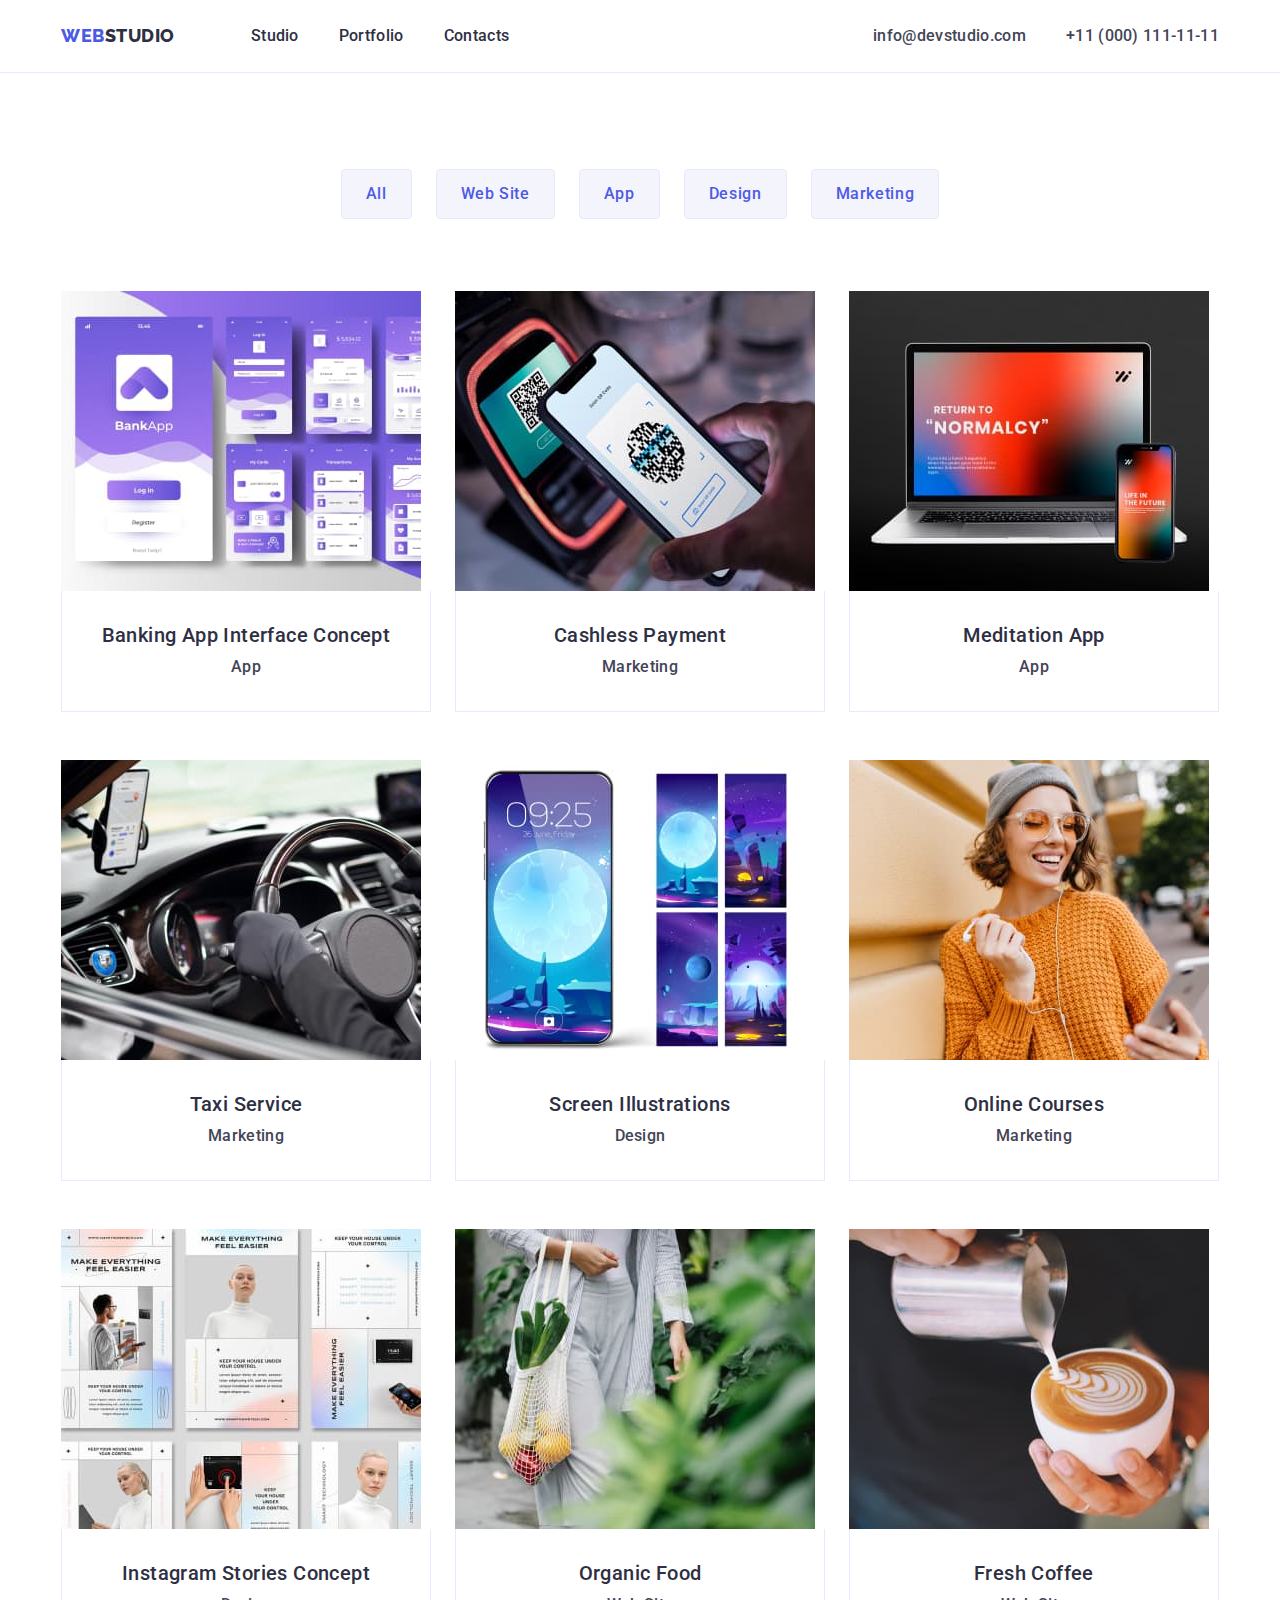
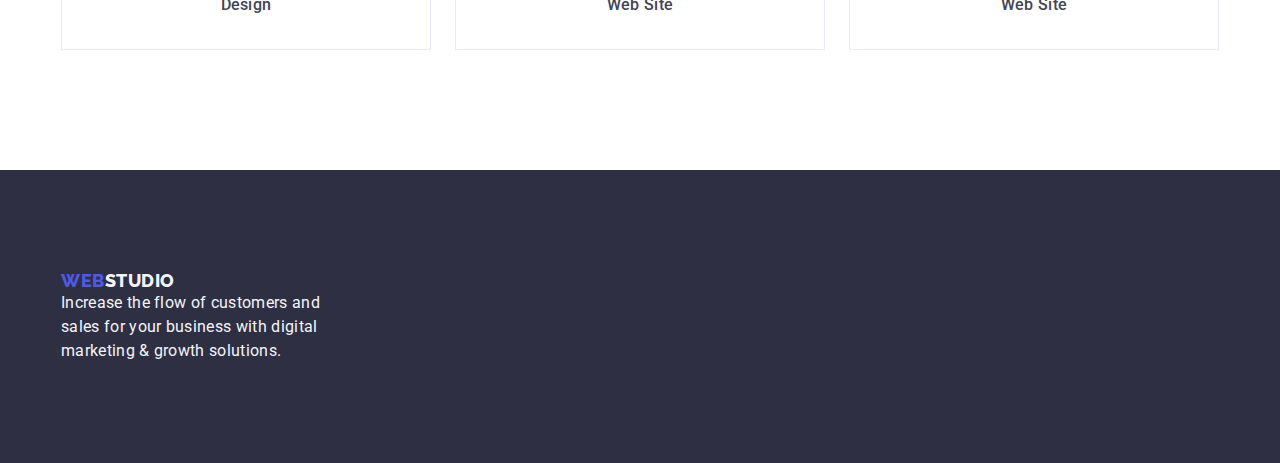
==== portfolio.html @ 79d8fefa "Initial commit" ====
<!DOCTYPE html>
<html lang="en">
  <head>
    <meta charset="UTF-8" />
    <meta name="viewport" content="width=device-width, initial-scale=1.0" />
    <title>hw3 - portfolio</title>
    <link
      rel="stylesheet"
      href="https://cdnjs.cloudflare.com/ajax/libs/modern-normalize/2.0.0/modern-normalize.min.css"
      integrity="sha512-4xo8blKMVCiXpTaLzQSLSw3KFOVPWhm/TRtuPVc4WG6kUgjH6J03IBuG7JZPkcWMxJ5huwaBpOpnwYElP/m6wg=="
      crossorigin="anonymous"
      referrerpolicy="no-referrer"
    />
    <link rel="stylesheet" href="./css/styles.css" />
    <link rel="preconnect" href="https://fonts.googleapis.com" />
    <link rel="preconnect" href="https://fonts.gstatic.com" crossorigin />
    <link
      rel="stylesheet"
      href="https://fonts.googleapis.com/css2?family=Raleway:wght@800&family=Roboto:wght@400;500;700;900&display=swap"
    />
    <style>
      body {
        font-family: 'Roboto', sans-serif;
        color: #434455;
      }
    </style>
  </head>

  <body>
    <header class="header">
      <div class="container header-layout">
        <nav class="navigation">
          <a class="logo link" href="./index.html"
            >Web<span class="logo-span">Studio</span></a
          >
          <ul class="list page-navigation">
            <li><a class="link" href="./index.html">Studio</a></li>
            <li><a class="link" href="./portfolio.html">Portfolio</a></li>
            <li><a class="link" href="">Contacts</a></li>
          </ul>
        </nav>

        <address class="address">
          <ul class="list address-list">
            <li>
              <a class="link contact-link" href="mailto:info@devstudio.com"
                >info@devstudio.com</a
              >
            </li>
            <li>
              <a class="link contact-link" href="tel:+110001111111"
                >+11 (000) 111-11-11</a
              >
            </li>
          </ul>
        </address>
      </div>
    </header>

    <main>
      <section class="section portfolio">
        <div class="container portfolio-layout">
          <h1 class="visually-hidden">lorem ipsum</h1>
          <ul class="list button-list">
            <li><button class="p-button" type="button">All</button></li>
            <li><button class="p-button" type="button">Web Site</button></li>
            <li><button class="p-button" type="button">App</button></li>
            <li><button class="p-button" type="button">Design</button></li>
            <li><button class="p-button" type="button">Marketing</button></li>
          </ul>

          <ul class="list cards-list">
            <li class="card">
              <a class="link" href="">
                <img
                  src="./images/Portfolio/banking-app.jpg"
                  alt="banking app with purple color palette"
                  width="360"
                />
                <div class="a-card">
                  <h2 class="tertiary-heading">
                    Banking App Interface Concept
                  </h2>
                  <p class="paragraph">App</p>
                </div>
              </a>
            </li>
            <li class="card">
              <a class="link" href="">
                <img
                  src="./images/Portfolio/cashless-payment.jpg"
                  alt="telephone application enabling cashless payments"
                  width="360"
                />
                <div class="a-card">
                  <h2 class="tertiary-heading">Cashless Payment</h2>
                  <p class="paragraph">Marketing</p>
                </div>
              </a>
            </li>
            <li class="card">
              <a class="link" href="">
                <img
                  src="./images/Portfolio/meditation-app.jpg"
                  alt="laptop and smartphone"
                  width="360"
                />
                <div class="a-card">
                  <h2 class="tertiary-heading">Meditation App</h2>
                  <p class="paragraph">App</p>
                </div>
              </a>
            </li>
            <li class="card">
              <a class="link" href="">
                <img
                  src="./images/Portfolio/taxi-service.jpg"
                  alt="close up of a car dashboard"
                  width="360"
                />
                <div class="a-card">
                  <h2 class="tertiary-heading">Taxi Service</h2>
                  <p class="paragraph">Marketing</p>
                </div>
              </a>
            </li>
            <li class="card">
              <a class="link" href="">
                <img
                  src="./images/Portfolio/screen-illustration.jpg"
                  alt="smartphone and wallpaper designs"
                  width="360"
                />
                <div class="a-card">
                  <h2 class="tertiary-heading">Screen Illustrations</h2>
                  <p class="paragraph">Design</p>
                </div>
              </a>
            </li>
            <li class="card">
              <a class="link" href="">
                <img
                  src="./images/Portfolio/online-courses.jpg"
                  alt="broadly smiling woman in a gray cap, sunglasses and orange sweater holding a smartphone with headphones"
                  width="360"
                />
                <div class="a-card">
                  <h2 class="tertiary-heading">Online Courses</h2>
                  <p class="paragraph">Marketing</p>
                </div>
              </a>
            </li>
            <li class="card">
              <a class="link" href="">
                <img
                  src="./images/Portfolio/insta-stories-concept.jpg"
                  alt="several concept designs for a smart home advertising brochure"
                  width="360"
                />
                <div class="a-card">
                  <h2 class="tertiary-heading">Instagram Stories Concept</h2>
                  <p class="paragraph">Design</p>
                </div>
              </a>
            </li>
            <li class="card">
              <a class="link" href="">
                <img
                  src="./images/Portfolio/organic-food.jpg"
                  alt="woman in gray clothes carrying a net of fruits and vegetables"
                  width="360"
                />
                <div class="a-card">
                  <h2 class="tertiary-heading">Organic Food</h2>
                  <p class="paragraph">Web Site</p>
                </div>
              </a>
            </li>
            <li class="card">
              <a class="link" href="">
                <img
                  src="./images/Portfolio/fresh-coffee.jpg"
                  alt="strong close up of a barista's hands decorating coffee with cream"
                  width="360"
                />
                <div class="a-card">
                  <h2 class="tertiary-heading">Fresh Coffee</h2>
                  <p class="paragraph">Web Site</p>
                </div>
              </a>
            </li>
          </ul>
        </div>
      </section>
    </main>

    <footer class="footer">
      <div class="container footer-layout">
        <a class="logo link" href="./index.html"
          >Web<span class="logo-span-two">Studio</span></a
        >
        <p class="paragraph">
          Increase the flow of customers and sales for your business with
          digital marketing & growth solutions.
        </p>
      </div>
    </footer>
  </body>
</html>
---- css/styles.css ----
:root {
  --primary-brand-color: #4d5ae5;
  --pressed-state-color: #404bbf;
  --dark-color: #2e2f42;
  --success-color: #31d0aa;
  --text-color: #434455;
  --subtle-text-color: #8e8f99;
  --accent-color: #e7e9fc;
  --light-color: #f4f4fd;
  --hero-background-color: #2e2f42;
  --white-background-color: #ffffff;
  --modal-background-color: #fcfcfc;
}

* {
  margin: 0;
  padding: 0;
}

h1,
h2,
h3,
h4,
h5,
h6,
p {
  margin: 0;
}

img {
  display: block;
  max-width: 100%;
  height: auto;
}

button {
  cursor: pointer;
  border: none;
  border-radius: 4px;
}

ul,
ol {
  list-style: none;
  margin: 0;
  padding-left: 0;
}

.link {
  text-decoration: none;
}

.header {
  border-bottom: 1px solid var(--accent-color);
  background-color: var(--white-background-color);
}

.footer {
  background-color: var(--hero-background-color);
  padding-block: 100px;
}

.footer .paragraph {
  color: var(--light-color);
  max-width: 264px;
}

.section {
  padding-block: 120px;
}

.products {
  padding-top: 0px;
  padding-bottom: 120px;
}

.heading {
  padding: 188px 0;
  background-color: var(--hero-background-color);
}

.heading .button {
  display: block;
  min-width: 169px;
  height: 56px;
  border: none;
  border-radius: 4px;
  margin: 0 auto;
}

.main-heading {
  color: var(--white-background-color);
  font-size: 56px;
  font-weight: 700;
  line-height: 1.07em;
  letter-spacing: 0.02em;
  text-align: center;
  max-width: 496px;
  margin: 0 auto;
}

.solutions {
  background-color: var(--white-background-color);
}

.products {
  background-color: var(--white-background-color);
}

.team {
  background-color: var(--light-color);
}

.team-member {
  background-color: var(--white-background-color);
  flex-basis: calc((100% - 72px) / 4);
  border-radius: 0px 0px 4px 4px;
}

.secondary-heading {
  color: var(--dark-color);
  font-size: 36px;
  font-weight: 700;
  line-height: 1.11em;
  letter-spacing: 0.02em;
  text-transform: capitalize;
  text-align: center;
  margin-bottom: 72px;
}

.tertiary-heading {
  color: var(--dark-color);
  font-size: 20px;
  font-weight: 500;
  line-height: 1.2em;
  letter-spacing: 0.02em;
  margin-bottom: 8px;
  text-align: center;
  margin-bottom: 8px;
}

.paragraph {
  color: var(--text-color);
  font-size: 16px;
  line-height: 1.5em;
  letter-spacing: 0.02em;
}

.portfolio {
  background-color: var(--white-background-color);
  padding-top: 96px;
  padding-bottom: 120px;
}

.link {
  color: var(--primary-brand-color);
  font-size: 18px;
  line-height: 1.17em;
  letter-spacing: 0.03em;
  text-decoration: none;
}

.footer > .link {
  color: var(--primary-brand-color);
}

.list {
  list-style: none;
}

.list .link {
  color: var(--dark-color);
  font-size: 16px;
  font-weight: 500;
  line-height: 1.5em;
  letter-spacing: 0.02em;
  text-decoration: none;
}

.list .link:hover {
  color: var(--pressed-state-color);
}

.list .link:focus {
  color: var(--pressed-state-color);
}

.p-button {
  font-family: 'Roboto', sans-serif;
  color: var(--primary-brand-color);
  background-color: var(--light-color);
  font-size: 16px;
  font-weight: 500;
  line-height: 1.5em;
  letter-spacing: 0.04em;
  cursor: pointer;
  padding-block: 12px;
  padding-inline: 24px;
  border: 1px solid var(--accent-color);
  border-radius: 4px;
}

.p-button:hover {
  color: var(--white-background-color);
  background-color: var(--pressed-state-color);
  border: 1px solid transparent;
}

.p-button:focus {
  color: var(--white-background-color);
  background-color: var(--pressed-state-color);
  border: 1px solid transparent;
}

.address {
  font-style: normal;
  padding: 24px 0;
}

.list .contact-link {
  color: var(--text-color);
  font-size: 16px;
  line-height: 1.5em;
  letter-spacing: 0.02em;
  text-decoration: none;
}

.list .contact-link:hover {
  color: var(--pressed-state-color);
}

.list .contact-link:focus {
  color: var(--pressed-state-color);
}

.button {
  font-family: 'Roboto', sans-serif;
  color: var(--white-background-color);
  background-color: var(--primary-brand-color);
  font-size: 16px;
  font-weight: 500;
  line-height: 1.5em;
  letter-spacing: 0.04em;
  cursor: pointer;
}

.button:hover {
  color: var(--white-background-color);
  background-color: var(--pressed-state-color);
}

.button:focus {
  color: var(--white-background-color);
  background-color: var(--pressed-state-color);
}

.logo {
  color: var(--primary-brand-color);
  font-family: 'Raleway', sans-serif;
  font-size: 18px;
  font-weight: 800;
  line-height: 1.17em;
  letter-spacing: 0.03em;
  text-decoration: none;
  text-transform: uppercase;
  margin-right: 76px;
  display: inline-block;
}

.logo-span {
  color: var(--dark-color);
}

.logo-span-two {
  color: var(--light-color);
}

.container {
  width: 1158px;
  padding-inline: 15px;
  margin-inline: auto;
}

.header-layout {
  display: flex;
  flex-direction: row;
  align-items: center;
  justify-content: space-between;
}

.page-navigation {
  display: flex;
  align-items: flex-start;
  gap: 40px;
}

.page-navigation .link {
  padding-block: 24px;
}

.address-list {
  display: flex;
  align-items: flex-start;
  gap: 40px;
}

.solutions-layout .list {
  display: flex;
  gap: 24px;
}

.products-layout .list {
  display: flex;
  gap: 24px;
}

.team-layout .list {
  display: flex;
  gap: 24px;
}

.portfolio-layout .button-list {
  display: flex;
  justify-content: center;
  gap: 24px;
  margin-bottom: 72px;
}

.portfolio-layout .cards-list {
  display: flex;
  flex-wrap: wrap;
  column-gap: 24px;
  row-gap: 48px;
}

.portfolio-layout .cards-list .card {
  width: calc((100% - 48px) / 3);
}

.card .a-card {
  padding: 32px 16px;
  border: 1px solid var(--accent-color);
  border-top: none;
}

.card .a-card > .paragraph {
  text-align: center;
}

.visually-hidden {
  position: absolute;
  width: 1px;
  height: 1px;
  margin: -1px;
  border: 0;
  padding: 0;
  white-space: nowrap;
  clip-path: inset(100%);
  clip: rect(0 0 0 0);
  overflow: hidden;
}

.navigation {
  display: flex;
  align-items: center;
}

.solutions-layout .solution {
  flex-basis: calc((100% - 72px) / 4);
}

.product {
  flex-basis: calc((100% - 3 * 16px) / 3);
}

.team-member .t-member > .paragraph {
  text-align: center;
}

.t-member {
  padding: 32px 0px;
}
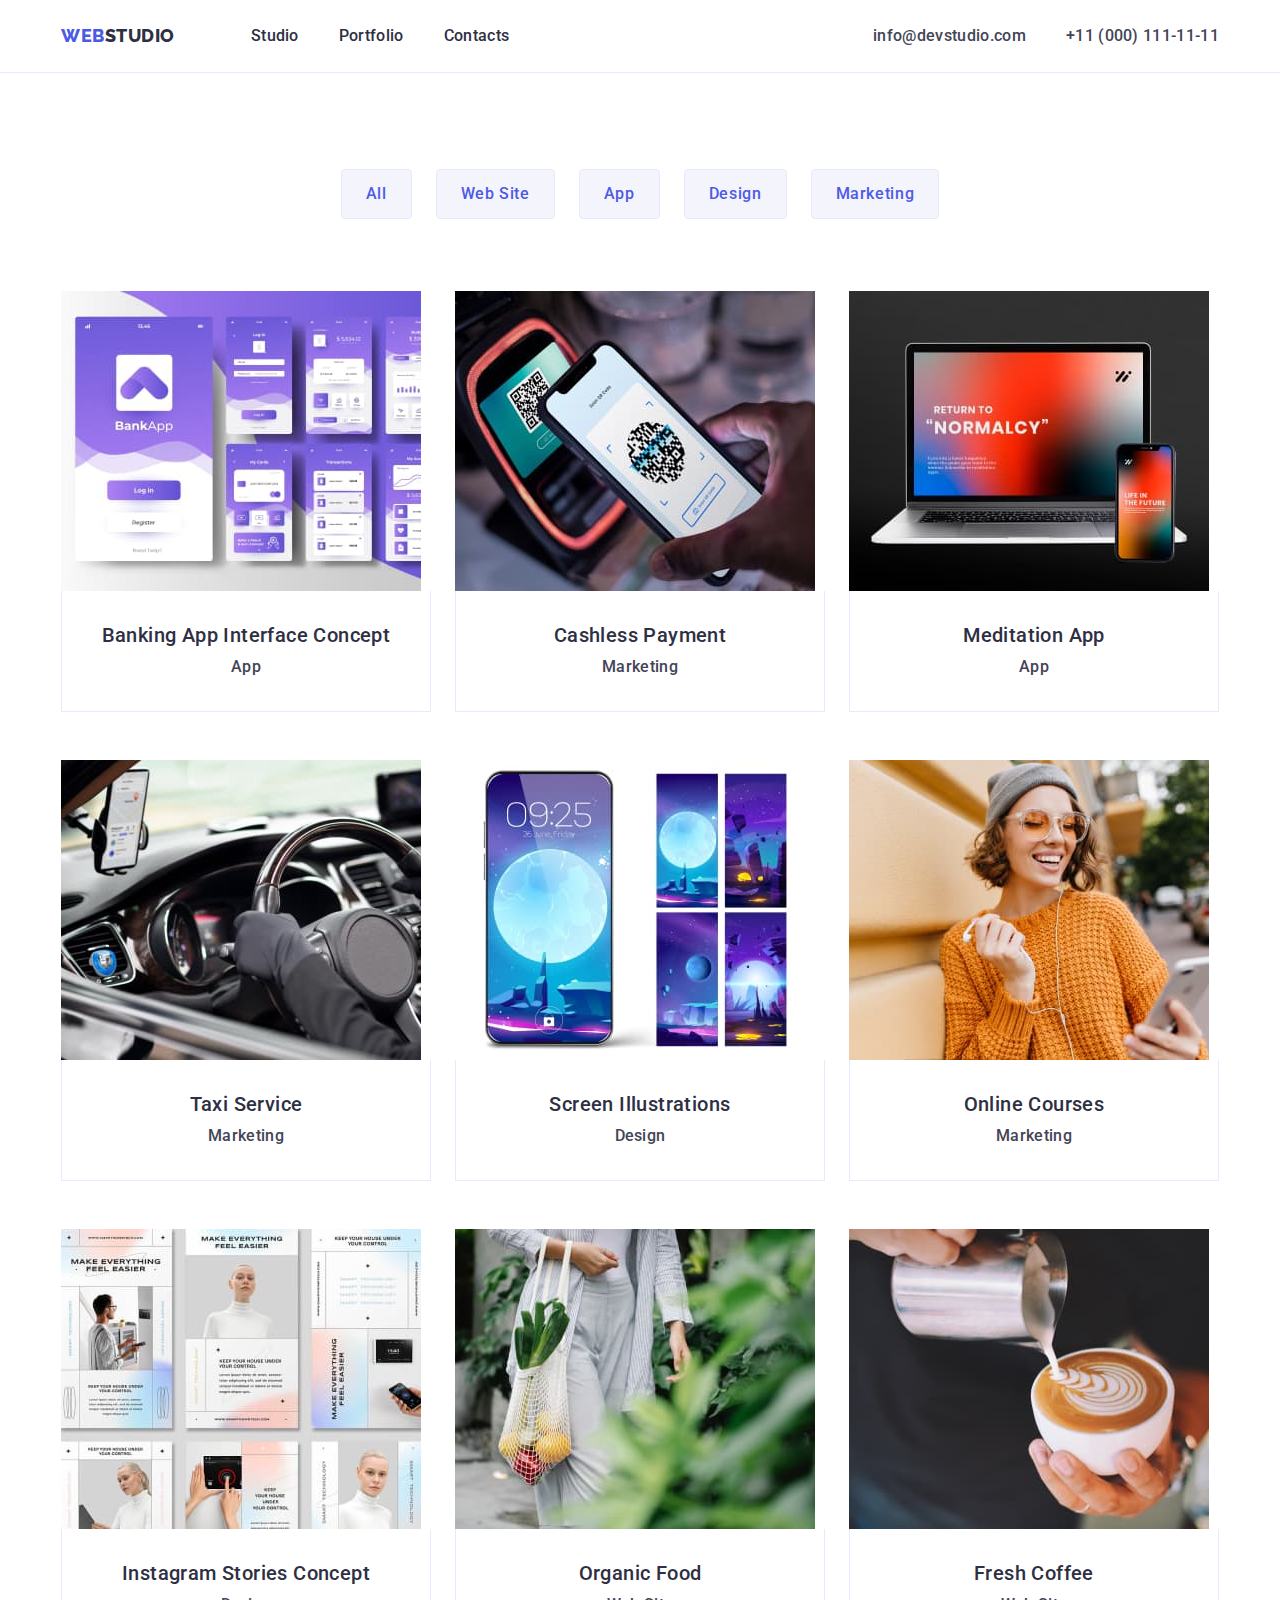
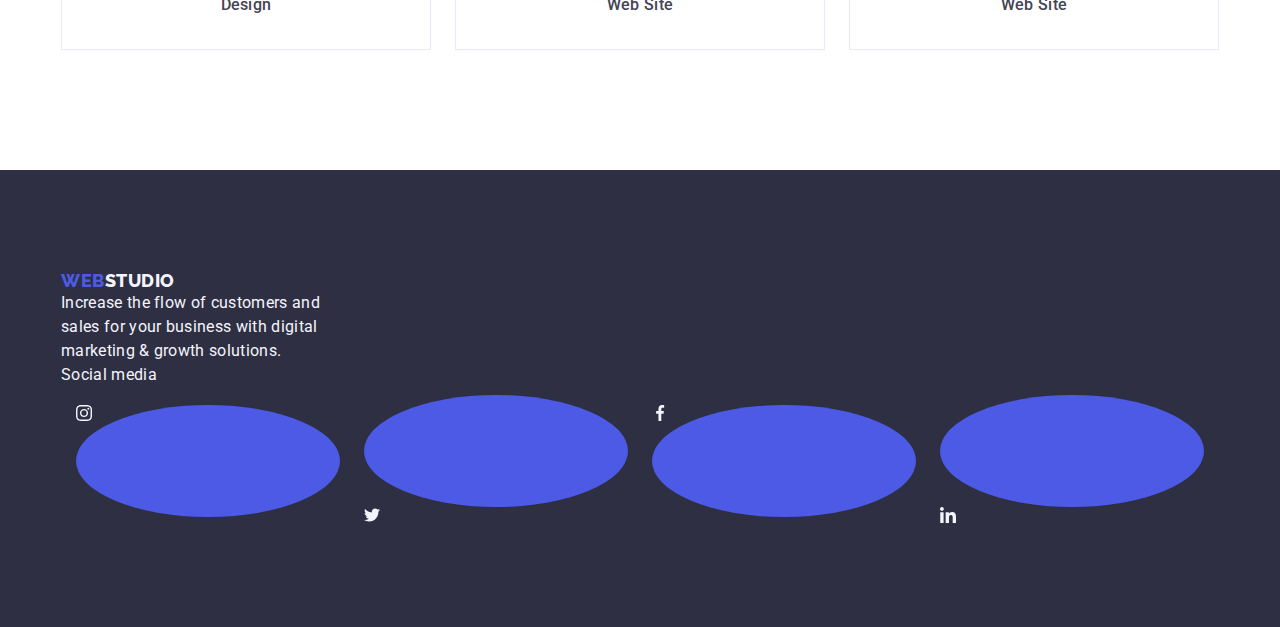
==== commit 49af0efa: "index.html, portfolio.html, styles.css & icons.svg update" ====
--- a/portfolio.html
+++ b/portfolio.html
@@ -3,7 +3,7 @@
   <head>
     <meta charset="UTF-8" />
     <meta name="viewport" content="width=device-width, initial-scale=1.0" />
-    <title>hw3 - portfolio</title>
+    <title>hw4 - portfolio</title>
     <link
       rel="stylesheet"
       href="https://cdnjs.cloudflare.com/ajax/libs/modern-normalize/2.0.0/modern-normalize.min.css"
@@ -204,6 +204,38 @@
           digital marketing & growth solutions.
         </p>
       </div>
+
+      <div class="container">
+        <p class="paragraph">Social media</p>
+        <ul class="footer-socials">
+          <li class="footer-socials-item">
+            <a class="socials-link footer-socials-link" href="">
+              <svg class="socials-icon">
+                <use href="./images/icons.svg#icon-instagram"></use>
+              </svg>
+            </a>
+          </li>
+          <li class="footer-socials-item">
+            <a class="socials-link footer-socials-link" href=""></a>
+            <svg class="socials-icon">
+              <use href="./images/icons.svg#icon-twitter"></use>
+            </svg>
+          </li>
+          <li class="footer-socials-item">
+            <a class="socials-link footer-socials-link" href="">
+              <svg class="socials-icon">
+                <use href="./images/icons.svg#icon-facebook"></use>
+              </svg>
+            </a>
+          </li>
+          <li class="footer-socials-item">
+            <a class="socials-link footer-socials-link" href=""></a>
+            <svg class="socials-icon">
+              <use href="./images/icons.svg#icon-linkedin"></use>
+            </svg>
+          </li>
+        </ul>
+      </div>
     </footer>
   </body>
 </html>
--- a/css/styles.css
+++ b/css/styles.css
@@ -380,3 +380,47 @@
 .t-member {
   padding: 32px 0px;
 }
+
+.team-socials {
+  display: flex;
+  align-items: center;
+  justify-content: center;
+  gap: 24px;
+  margin-top: 8px;
+}
+
+.footer-socials {
+  display: flex;
+  align-items: center;
+  justify-content: center;
+  gap: 24px;
+  margin-top: 8px;
+}
+
+.team-socials-link {
+  display: block;
+  background-color: var(--primary-brand-color);
+  border-radius: 50%;
+  height: 40px;
+  width: 40px;
+}
+
+.footer-socials-link {
+  display: block;
+  background-color: var(--primary-brand-color);
+  border-radius: 50%;
+  height: 112px;
+  width: 264px;
+}
+
+.socials-icon {
+  fill: var(--light-color);
+  height: 16px;
+  width: 16px;
+}
+
+.customers-layout .customers-list {
+  display: inline-flex;
+  align-items: flex-start;
+  gap: 24px;
+}
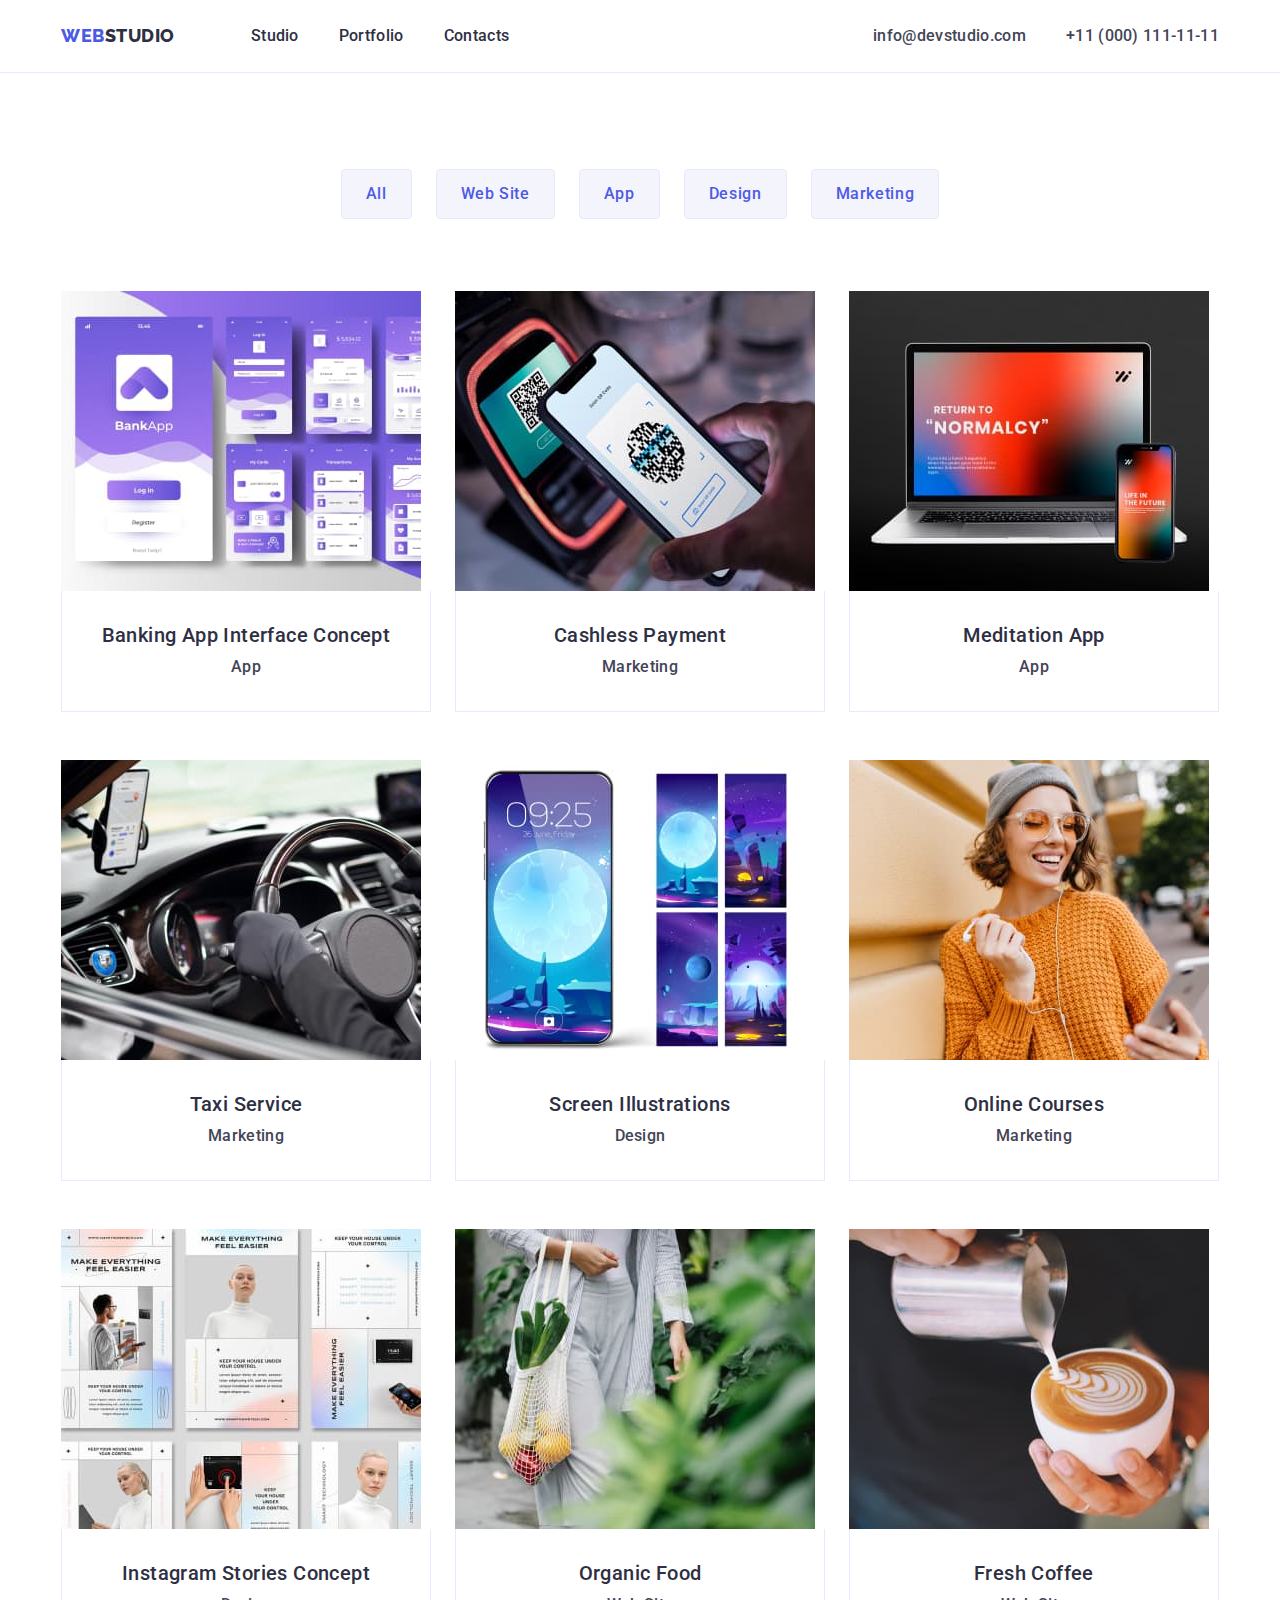
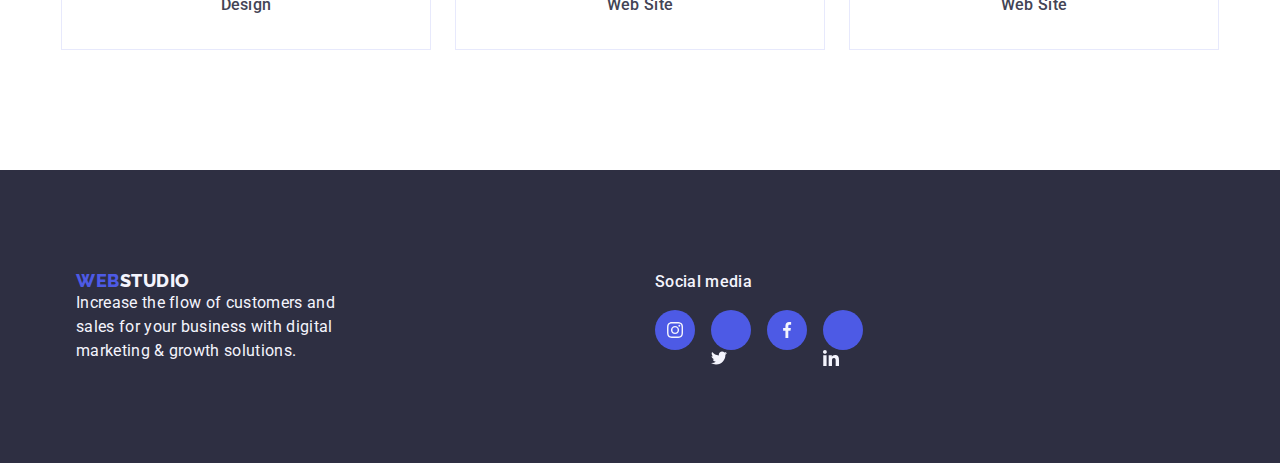
==== commit 7fc2470b: "index.html, portfolio.html & styles.css update" ====
--- a/portfolio.html
+++ b/portfolio.html
@@ -71,7 +71,7 @@
 
           <ul class="list cards-list">
             <li class="card">
-              <a class="link" href="">
+              <a class="link cards-link" href="">
                 <img
                   src="./images/Portfolio/banking-app.jpg"
                   alt="banking app with purple color palette"
@@ -86,7 +86,7 @@
               </a>
             </li>
             <li class="card">
-              <a class="link" href="">
+              <a class="link cards-link" href="">
                 <img
                   src="./images/Portfolio/cashless-payment.jpg"
                   alt="telephone application enabling cashless payments"
@@ -99,7 +99,7 @@
               </a>
             </li>
             <li class="card">
-              <a class="link" href="">
+              <a class="link cards-link" href="">
                 <img
                   src="./images/Portfolio/meditation-app.jpg"
                   alt="laptop and smartphone"
@@ -112,7 +112,7 @@
               </a>
             </li>
             <li class="card">
-              <a class="link" href="">
+              <a class="link cards-link" href="">
                 <img
                   src="./images/Portfolio/taxi-service.jpg"
                   alt="close up of a car dashboard"
@@ -125,7 +125,7 @@
               </a>
             </li>
             <li class="card">
-              <a class="link" href="">
+              <a class="link cards-link" href="">
                 <img
                   src="./images/Portfolio/screen-illustration.jpg"
                   alt="smartphone and wallpaper designs"
@@ -138,7 +138,7 @@
               </a>
             </li>
             <li class="card">
-              <a class="link" href="">
+              <a class="link cards-link" href="">
                 <img
                   src="./images/Portfolio/online-courses.jpg"
                   alt="broadly smiling woman in a gray cap, sunglasses and orange sweater holding a smartphone with headphones"
@@ -151,7 +151,7 @@
               </a>
             </li>
             <li class="card">
-              <a class="link" href="">
+              <a class="link cards-link" href="">
                 <img
                   src="./images/Portfolio/insta-stories-concept.jpg"
                   alt="several concept designs for a smart home advertising brochure"
@@ -164,7 +164,7 @@
               </a>
             </li>
             <li class="card">
-              <a class="link" href="">
+              <a class="link cards-link" href="">
                 <img
                   src="./images/Portfolio/organic-food.jpg"
                   alt="woman in gray clothes carrying a net of fruits and vegetables"
@@ -177,7 +177,7 @@
               </a>
             </li>
             <li class="card">
-              <a class="link" href="">
+              <a class="link cards-link" href="">
                 <img
                   src="./images/Portfolio/fresh-coffee.jpg"
                   alt="strong close up of a barista's hands decorating coffee with cream"
@@ -195,46 +195,48 @@
     </main>
 
     <footer class="footer">
-      <div class="container footer-layout">
-        <a class="logo link" href="./index.html"
-          >Web<span class="logo-span-two">Studio</span></a
-        >
-        <p class="paragraph">
-          Increase the flow of customers and sales for your business with
-          digital marketing & growth solutions.
-        </p>
-      </div>
-
-      <div class="container">
-        <p class="paragraph">Social media</p>
-        <ul class="footer-socials">
-          <li class="footer-socials-item">
-            <a class="socials-link footer-socials-link" href="">
-              <svg class="socials-icon">
-                <use href="./images/icons.svg#icon-instagram"></use>
+      <div class="container footer-container">
+        <div class="container footer-layout">
+          <a class="logo link" href="./index.html"
+            >Web<span class="logo-span-two">Studio</span></a
+          >
+          <p class="paragraph">
+            Increase the flow of customers and sales for your business with
+            digital marketing & growth solutions.
+          </p>
+        </div>
+
+        <div class="container footer-social-media">
+          <p class="paragraph social-paragraph">Social media</p>
+          <ul class="footer-socials">
+            <li class="footer-socials-item">
+              <a class="socials-link footer-socials-link" href="">
+                <svg width="24" height="24" class="socials-icon">
+                  <use href="./images/icons.svg#icon-instagram"></use>
+                </svg>
+              </a>
+            </li>
+            <li class="footer-socials-item">
+              <a class="socials-link footer-socials-link" href=""></a>
+              <svg width="24" height="24" class="socials-icon">
+                <use href="./images/icons.svg#icon-twitter"></use>
               </svg>
-            </a>
-          </li>
-          <li class="footer-socials-item">
-            <a class="socials-link footer-socials-link" href=""></a>
-            <svg class="socials-icon">
-              <use href="./images/icons.svg#icon-twitter"></use>
-            </svg>
-          </li>
-          <li class="footer-socials-item">
-            <a class="socials-link footer-socials-link" href="">
-              <svg class="socials-icon">
-                <use href="./images/icons.svg#icon-facebook"></use>
+            </li>
+            <li class="footer-socials-item">
+              <a class="socials-link footer-socials-link" href="">
+                <svg width="24" height="24" class="socials-icon">
+                  <use href="./images/icons.svg#icon-facebook"></use>
+                </svg>
+              </a>
+            </li>
+            <li class="footer-socials-item">
+              <a class="socials-link footer-socials-link" href=""></a>
+              <svg width="24" height="24" class="socials-icon">
+                <use href="./images/icons.svg#icon-linkedin"></use>
               </svg>
-            </a>
-          </li>
-          <li class="footer-socials-item">
-            <a class="socials-link footer-socials-link" href=""></a>
-            <svg class="socials-icon">
-              <use href="./images/icons.svg#icon-linkedin"></use>
-            </svg>
-          </li>
-        </ul>
+            </li>
+          </ul>
+        </div>
       </div>
     </footer>
   </body>
--- a/css/styles.css
+++ b/css/styles.css
@@ -53,6 +53,8 @@
 .header {
   border-bottom: 1px solid var(--accent-color);
   background-color: var(--white-background-color);
+  box-shadow: 0px 2px 1px rgba(46, 47, 66, 0.08),
+    0px 1px 1px rgba(46, 47, 66, 0.16), 0px 1px 6px rgba(46, 47, 66, 0.08);
 }
 
 .footer {
@@ -76,7 +78,17 @@
 
 .heading {
   padding: 188px 0;
+  max-width: 1440px;
   background-color: var(--hero-background-color);
+  background-image: linear-gradient(
+      rgba(46, 47, 66, 0.7),
+      rgba(46, 47, 66, 0.7)
+    ),
+    url(../images/Effective-Solutions/office-people.jpg);
+  background-repeat: no-repeat;
+  background-position: center;
+  background-size: cover;
+  margin: 0 auto;
 }
 
 .heading .button {
@@ -144,6 +156,12 @@
   font-size: 16px;
   line-height: 1.5em;
   letter-spacing: 0.02em;
+}
+
+.social-paragraph {
+  font-weight: 500;
+  color: var(--white-background-color);
+  margin-bottom: 16px;
 }
 
 .portfolio {
@@ -204,12 +222,16 @@
   color: var(--white-background-color);
   background-color: var(--pressed-state-color);
   border: 1px solid transparent;
+  box-shadow: 0px 3px 1px rgba(0, 0, 0, 0.1), 0px 2px 1px rgba(0, 0, 0, 0.08),
+    0px 2px 2px rgba(0, 0, 0, 0.12);
 }
 
 .p-button:focus {
   color: var(--white-background-color);
   background-color: var(--pressed-state-color);
   border: 1px solid transparent;
+  box-shadow: 0px 3px 1px rgba(0, 0, 0, 0.1), 0px 2px 1px rgba(0, 0, 0, 0.08),
+    0px 2px 2px rgba(0, 0, 0, 0.12);
 }
 
 .address {
@@ -391,26 +413,63 @@
 
 .footer-socials {
   display: flex;
-  align-items: center;
-  justify-content: center;
-  gap: 24px;
-  margin-top: 8px;
+  gap: 16px;
+}
+
+.team-socials-item {
+  width: 40px;
+  height: 40px;
 }
 
 .team-socials-link {
   display: block;
   background-color: var(--primary-brand-color);
   border-radius: 50%;
+  height: 100%;
+  width: 100%;
+  display: flex;
+  align-items: center;
+  justify-content: center;
+}
+
+.team-socials-link:hover {
+  background-color: var(--pressed-state-color);
+}
+
+.team-socials-link:focus {
+  background-color: var(--pressed-state-color);
+}
+
+.footer-container {
+  display: flex;
+  align-items: baseline;
+}
+
+.footer-layout {
+  gap: 120px;
+}
+
+.footer-socials-item {
+  width: 40px;
   height: 40px;
-  width: 40px;
 }
 
 .footer-socials-link {
-  display: block;
+  display: flex;
+  align-items: center;
+  justify-content: center;
   background-color: var(--primary-brand-color);
   border-radius: 50%;
-  height: 112px;
-  width: 264px;
+  width: 100%;
+  height: 100%;
+}
+
+.footer-socials-link:hover {
+  background-color: var(--success-color);
+}
+
+.footer-socials-link:focus {
+  background-color: var(--success-color);
 }
 
 .socials-icon {
@@ -420,7 +479,66 @@
 }
 
 .customers-layout .customers-list {
-  display: inline-flex;
-  align-items: flex-start;
+  display: flex;
   gap: 24px;
 }
+
+.customer {
+  width: calc((100% - 120px) / 6);
+  height: 88px;
+}
+
+.customers-icon {
+  fill: currentColor;
+}
+
+.customers-link {
+  display: flex;
+  align-items: center;
+  justify-content: center;
+  width: 100%;
+  height: 100%;
+  color: var(--subtle-text-color);
+  border: 1px solid var(--subtle-text-color);
+  border-radius: 4px;
+}
+
+.customers-link:hover {
+  color: var(--pressed-state-color);
+  border-color: var(--pressed-state-color);
+}
+
+.customers-link:focus {
+  color: var(--pressed-state-color);
+  border-color: var(--pressed-state-color);
+}
+
+.solutions-icon {
+  display: flex;
+  align-items: center;
+  justify-content: center;
+  height: 112px;
+  background-color: var(--light-color);
+  border-radius: 4px;
+  margin-bottom: 8px;
+}
+
+.team-member {
+  box-shadow: 0px 1px 6px rgba(46, 47, 66, 0.08),
+    0px 1px 1px rgba(46, 47, 66, 0.16), 0px 2px 1px rgba(46, 47, 66, 0.08);
+  border-radius: 0px 0px 4px 4px;
+}
+
+.cards-link {
+  display: block;
+}
+
+.cards-link:hover {
+  box-shadow: 0px 1px 6px rgba(46, 47, 66, 0.08),
+    0px 1px 1px rgba(46, 47, 66, 0.16), 0px 2px 1px rgba(46, 47, 66, 0.08);
+}
+
+.cards-link:focus {
+  box-shadow: 0px 1px 6px rgba(46, 47, 66, 0.08),
+    0px 1px 1px rgba(46, 47, 66, 0.16), 0px 2px 1px rgba(46, 47, 66, 0.08);
+}
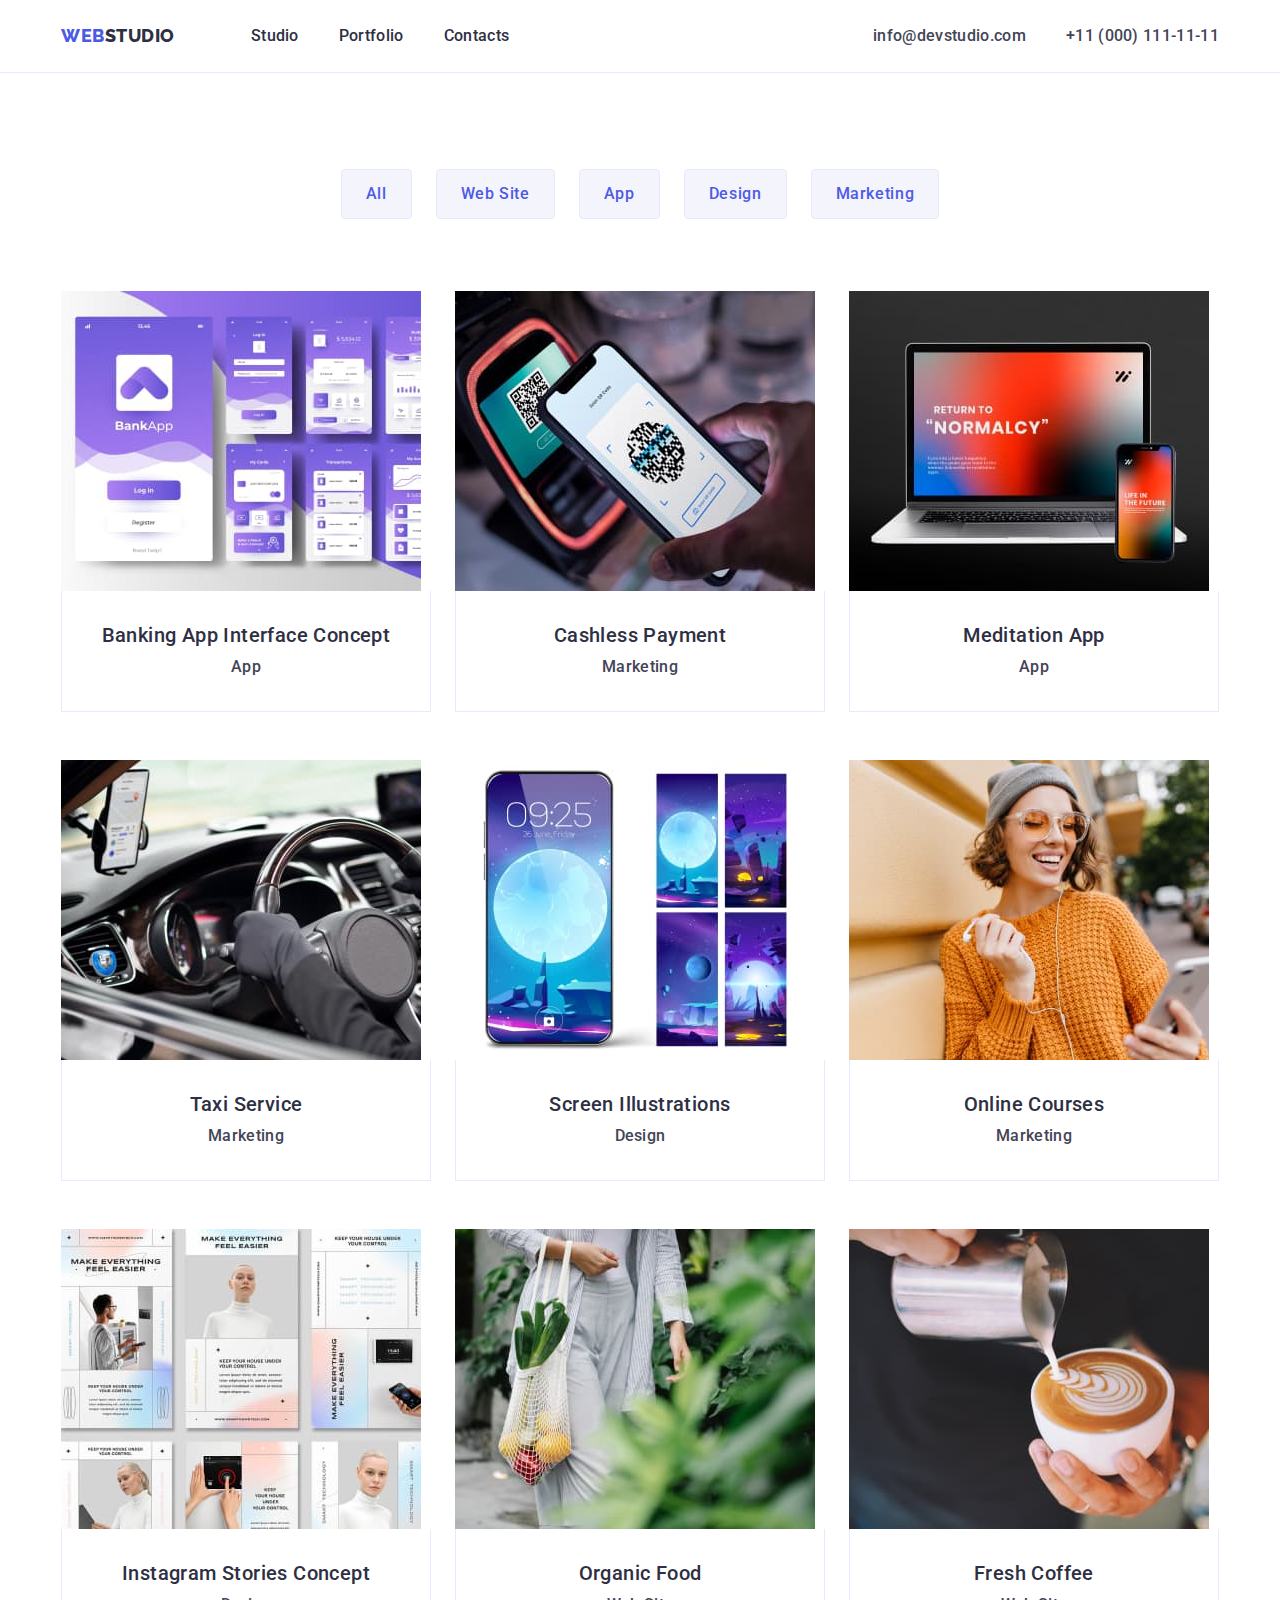
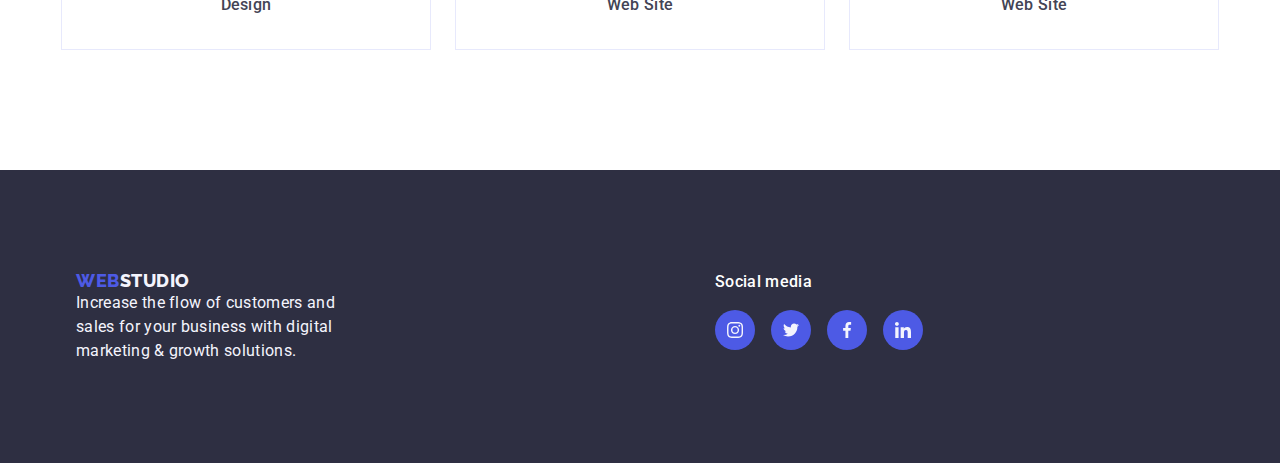
==== commit 4715c4db: "index.html, portfolio.html & styles.css update" ====
--- a/portfolio.html
+++ b/portfolio.html
@@ -217,10 +217,11 @@
               </a>
             </li>
             <li class="footer-socials-item">
-              <a class="socials-link footer-socials-link" href=""></a>
-              <svg width="24" height="24" class="socials-icon">
-                <use href="./images/icons.svg#icon-twitter"></use>
-              </svg>
+              <a class="socials-link footer-socials-link" href="">
+                <svg width="24" height="24" class="socials-icon">
+                  <use href="./images/icons.svg#icon-twitter"></use>
+                </svg>
+              </a>
             </li>
             <li class="footer-socials-item">
               <a class="socials-link footer-socials-link" href="">
@@ -230,10 +231,11 @@
               </a>
             </li>
             <li class="footer-socials-item">
-              <a class="socials-link footer-socials-link" href=""></a>
-              <svg width="24" height="24" class="socials-icon">
-                <use href="./images/icons.svg#icon-linkedin"></use>
-              </svg>
+              <a class="socials-link footer-socials-link" href="">
+                <svg width="24" height="24" class="socials-icon">
+                  <use href="./images/icons.svg#icon-linkedin"></use>
+                </svg>
+              </a>
             </li>
           </ul>
         </div>
--- a/css/styles.css
+++ b/css/styles.css
@@ -158,7 +158,7 @@
   letter-spacing: 0.02em;
 }
 
-.social-paragraph {
+.footer-social-media .social-paragraph {
   font-weight: 500;
   color: var(--white-background-color);
   margin-bottom: 16px;
@@ -446,7 +446,7 @@
 }
 
 .footer-layout {
-  gap: 120px;
+  margin-right: 120px;
 }
 
 .footer-socials-item {
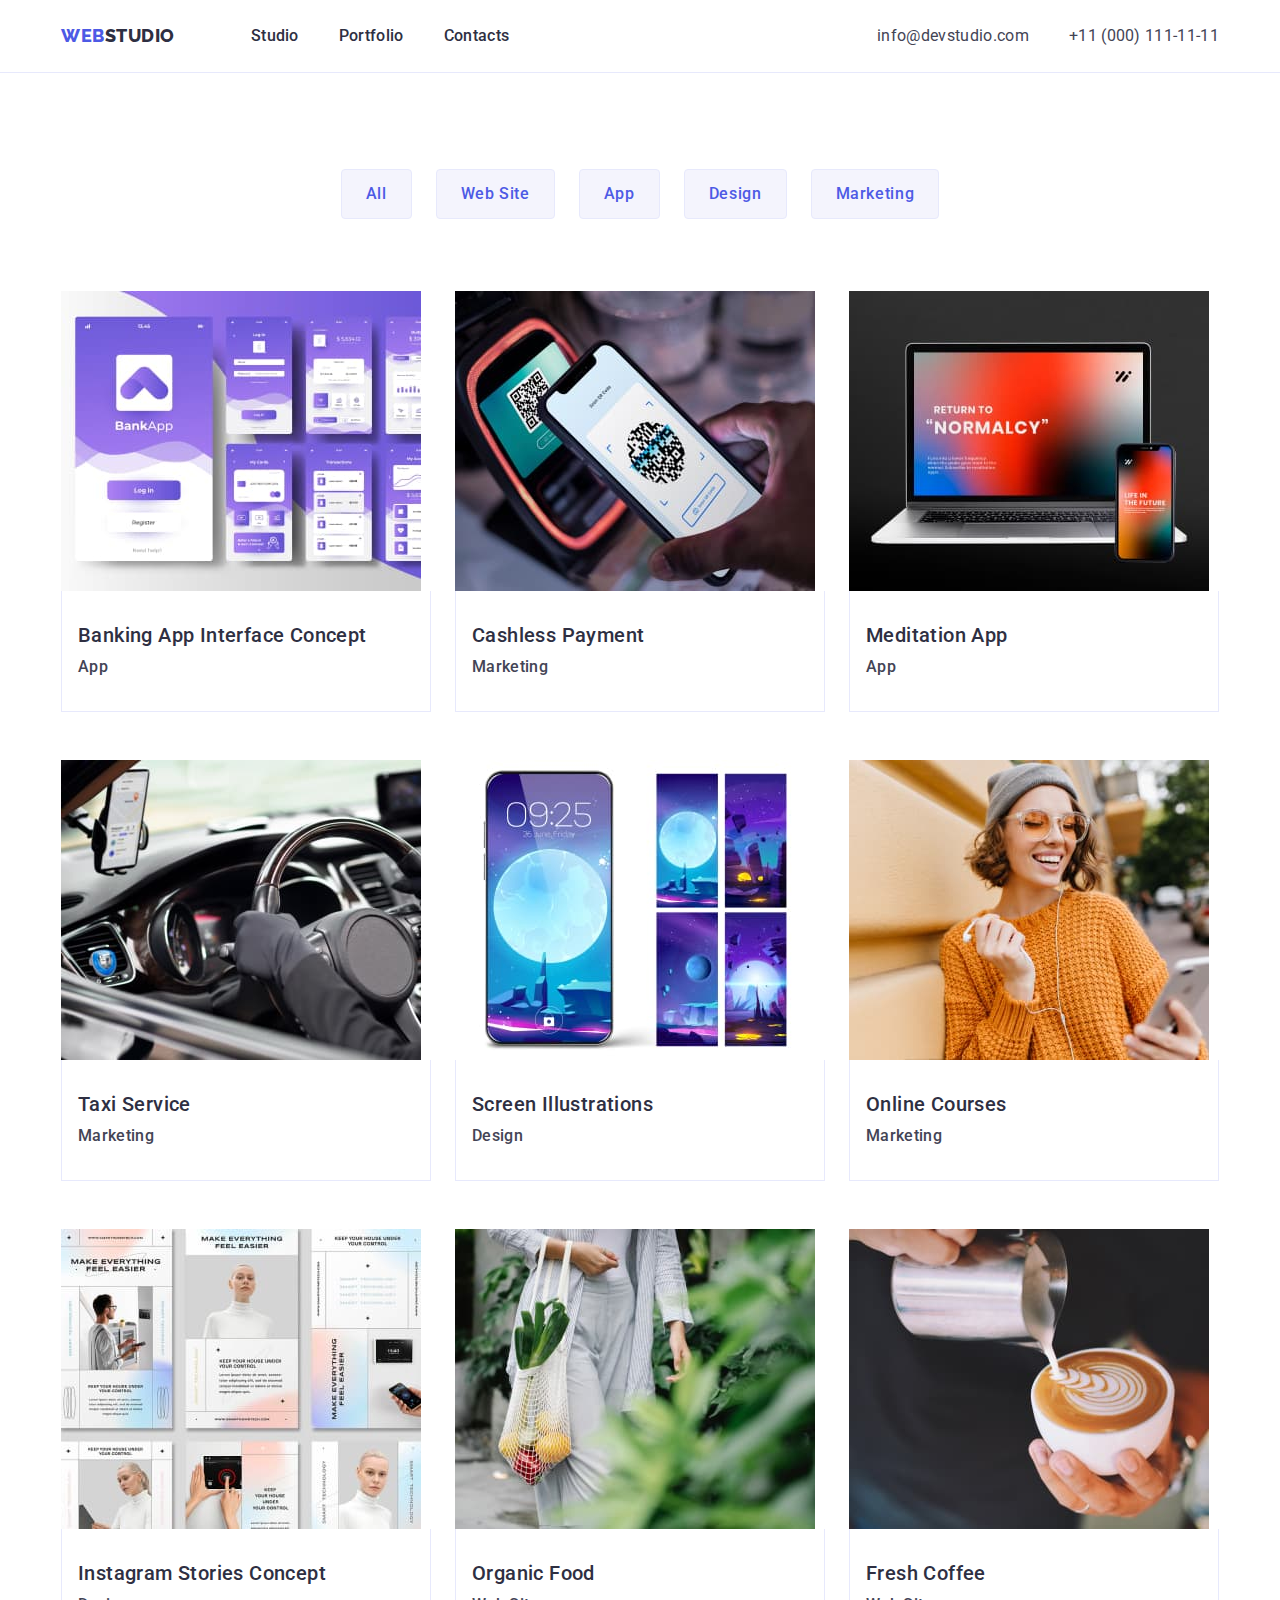
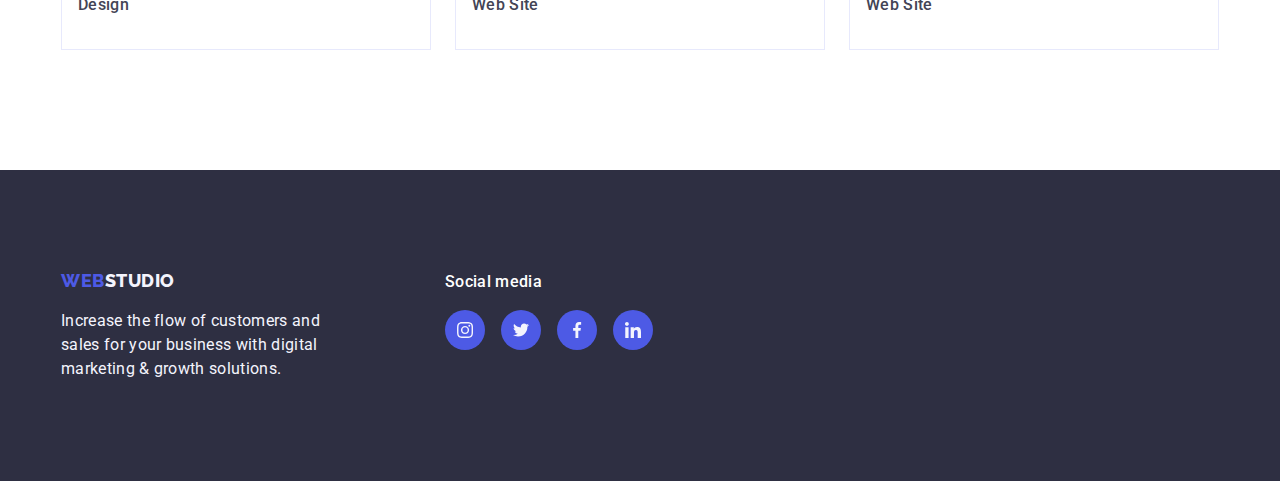
==== commit c332b5ee: "index.html & portfolio.html update" ====
--- a/portfolio.html
+++ b/portfolio.html
@@ -196,7 +196,7 @@
 
     <footer class="footer">
       <div class="container footer-container">
-        <div class="container footer-layout">
+        <div class="footer-layout">
           <a class="logo link" href="./index.html"
             >Web<span class="logo-span-two">Studio</span></a
           >
@@ -206,7 +206,7 @@
           </p>
         </div>
 
-        <div class="container footer-social-media">
+        <div class="footer-social-media">
           <p class="paragraph social-paragraph">Social media</p>
           <ul class="footer-socials">
             <li class="footer-socials-item">
--- a/css/styles.css
+++ b/css/styles.css
@@ -109,6 +109,7 @@
   text-align: center;
   max-width: 496px;
   margin: 0 auto;
+  padding-bottom: 48px;
 }
 
 .solutions {
@@ -242,6 +243,7 @@
 .list .contact-link {
   color: var(--text-color);
   font-size: 16px;
+  font-weight: 400;
   line-height: 1.5em;
   letter-spacing: 0.02em;
   text-decoration: none;
@@ -289,12 +291,17 @@
   display: inline-block;
 }
 
+.footer .logo {
+  padding-bottom: 17.5px;
+}
+
 .logo-span {
   color: var(--dark-color);
 }
 
 .logo-span-two {
   color: var(--light-color);
+  padding-bottom: 17.5px;
 }
 
 .container {
@@ -331,6 +338,10 @@
   gap: 24px;
 }
 
+.solutions-layout .tertiary-heading {
+  text-align: left;
+}
+
 .products-layout .list {
   display: flex;
   gap: 24px;
@@ -353,6 +364,10 @@
   flex-wrap: wrap;
   column-gap: 24px;
   row-gap: 48px;
+}
+
+.portfolio-layout .tertiary-heading {
+  text-align: left;
 }
 
 .portfolio-layout .cards-list .card {
@@ -363,10 +378,6 @@
   padding: 32px 16px;
   border: 1px solid var(--accent-color);
   border-top: none;
-}
-
-.card .a-card > .paragraph {
-  text-align: center;
 }
 
 .visually-hidden {
